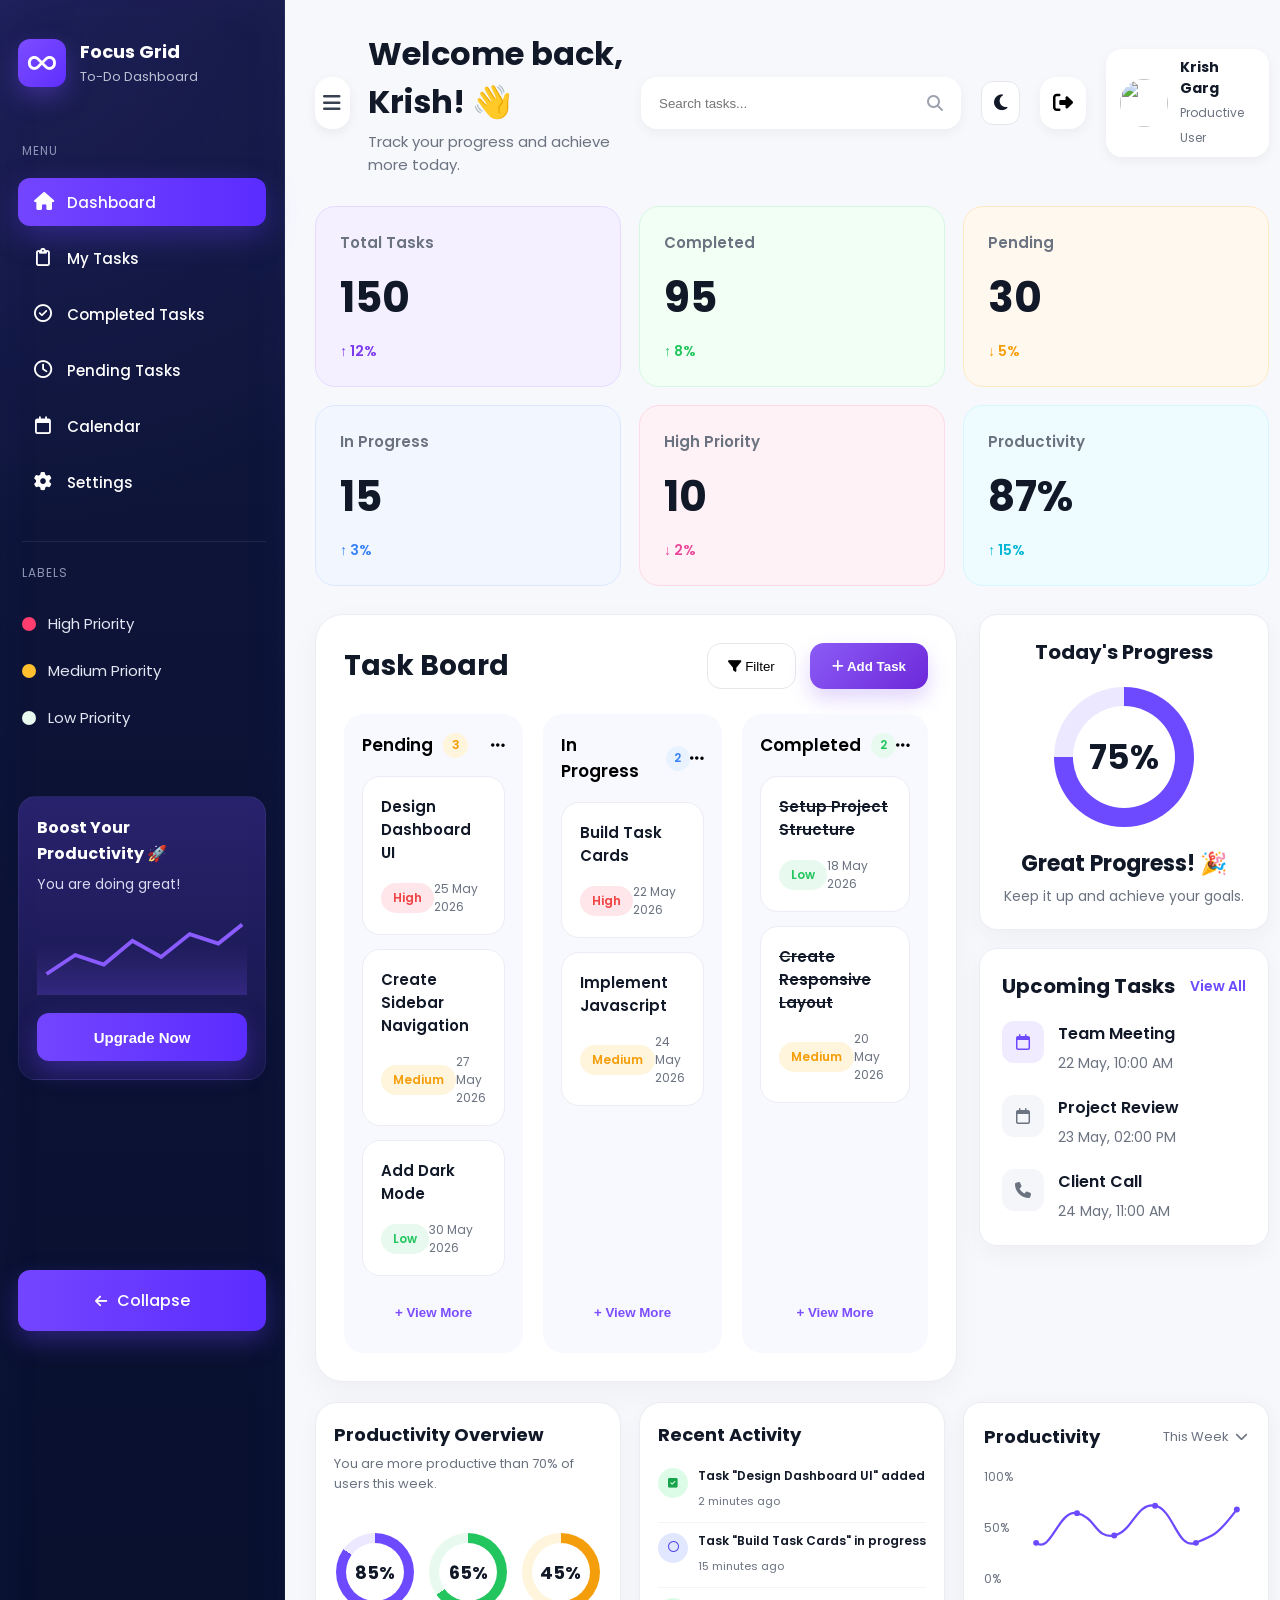
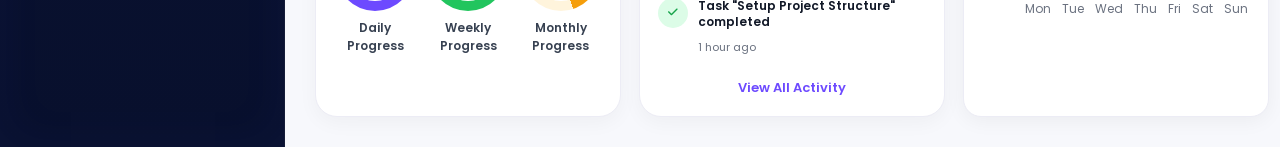
==== dashboard.html @ ddbc6e71 "Add files via upload" ====
<!DOCTYPE html>
<html lang="en">

<head>
    <meta charset="UTF-8">
    <meta name="viewport" content="width=device-width, initial-scale=1.0">
    <title>CSS Grid Layout Example</title>
    <!-- Google Font -->
    <link href="https://fonts.googleapis.com/css2?family=Poppins:wght@300;400;500;600;700&display=swap"
        rel="stylesheet">

    <!-- Font Awesome -->
    <link rel="stylesheet" href="https://cdnjs.cloudflare.com/ajax/libs/font-awesome/6.5.1/css/all.min.css" />

    <!-- Remix Icons -->
    <link href="https://cdn.jsdelivr.net/npm/remixicon@4.2.0/fonts/remixicon.css" rel="stylesheet" />
    <link rel="stylesheet" href="style.css">
</head>

<body>

    <div class="dashboard">

        <!-- SIDEBAR -->
        <aside class="sidebar">

            <div>

                <!-- Logo -->
                <div class="logo">
                    <div class="logo-box">
                        <i class="fa-solid fa-infinity"></i>
                    </div>

                    <div>
                        <h2>Focus Grid</h2>
                        <p>To-Do Dashboard</p>
                    </div>
                </div>

                <!-- Menu -->
                <div class="menu-title">MENU</div>

                <ul class="menu">
                    <li class="active">
                        <i class="fa-solid fa-house"></i>
                        Dashboard
                    </li>

                    <li>
                        <i class="fa-regular fa-clipboard"></i>
                        My Tasks
                    </li>

                    <li>
                        <i class="fa-regular fa-circle-check"></i>
                        Completed Tasks
                    </li>

                    <li>
                        <i class="fa-regular fa-clock"></i>
                        Pending Tasks
                    </li>

                    <li>
                        <i class="fa-regular fa-calendar"></i>
                        Calendar
                    </li>

                    <li>
                        <i class="fa-solid fa-gear"></i>
                        Settings
                    </li>
                </ul>

                <!-- Labels -->
                <div class="menu-title labels-title">LABELS</div>

                <ul class="labels">

                    <li>
                        <span class="dot red"></span>
                        High Priority
                    </li>

                    <li>
                        <span class="dot yellow"></span>
                        Medium Priority
                    </li>

                    <li>
                        <span class="dot green"></span>
                        Low Priority
                    </li>

                </ul>

                <!-- Upgrade Card -->
                <div class="upgrade-card">

                    <h3>Boost Your<br>Productivity 🚀</h3>

                    <p>You are doing great!</p>

                    <div class="graph">
                        <span></span>
                    </div>

                    <button>Upgrade Now</button>

                </div>
                <br>
                <br>
                <br>
                <br>
                <br>
                <br>

                <div class="collapse-btn">
                    <i class="fa-solid fa-arrow-left"></i>
                    <span>Collapse</span>
                </div>

            </div>

        </aside>

        <!-- MAIN CONTENT -->
        <main class="main-content">

            <!-- TOPBAR -->
            <header class="topbar">

                <!-- Left Side -->
                <div class="header-left">

                    <button id="menuToggle" class="menu-toggle">
                        <i class="fa-solid fa-bars"></i>
                    </button>

                    <div class="welcome">
                        <h1>Welcome back, Krish! 👋</h1>
                        <p>Track your progress and achieve more today.</p>
                    </div>

                </div>

                <!-- Right Side -->
                <div class="top-actions">

                    <div class="search-box">
                        <input type="text" placeholder="Search tasks...">
                        <i class="fa-solid fa-magnifying-glass"></i>
                    </div>

                    <div class="theme-toggle" id="themeToggle">
                        <i class="fa-solid fa-moon"></i>
                    </div>
                    <div class="notification" id="logoutBtn" >
                        <i class="fas fa-sign-out-alt"></i>
                    </div>

                    <div class="profile">
                        <img src="https://i.pravatar.cc/60?img=57" alt="">
                        <div>
                            <h4>Krish Garg</h4>
                            <span>Productive User</span>
                        </div>
                    </div>

                </div>

            </header>

            <div class="content-area">
                <!-- Dashboard Content -->
            </div>

            <!-- Stats -->
            <section class="stats-grid">

                <div class="stat-card purple">
    <h4>Total Tasks</h4>
    <h2 id="totalTasksCount">150</h2>
    <p>↑ 12%</p>
</div>

<div class="stat-card green">
    <h4>Completed</h4>
    <h2 id="completedTasksCount">95</h2>
    <p>↑ 8%</p>
</div>

<div class="stat-card orange">
    <h4>Pending</h4>
    <h2 id="pendingTasksCount">30</h2>
    <p>↓ 5%</p>
</div>

<div class="stat-card blue">
    <h4>In Progress</h4>
    <h2 id="progressTasksCount">15</h2>
    <p>↑ 3%</p>
</div>

<div class="stat-card pink">
    <h4>High Priority</h4>
    <h2 id="priorityTasksCount">10</h2>
    <p>↓ 2%</p>
</div>

<div class="stat-card cyan">
    <h4>Productivity</h4>
    <h2 id="productivityCount">87%</h2>
    <p>↑ 15%</p>
</div>

            </section>
            <div class="dashboard-content">

                <!-- TASK BOARD -->
                <section class="task-board">

                    <div class="board-header">

                        <h2>Task Board</h2>

                        <div class="board-actions">

                            <button class="filter-btn">
                                <i class="fa-solid fa-filter"></i>
                                Filter
                            </button>

                            <button class="add-btn" id="openTaskModal">
                                <i class="fa-solid fa-plus"></i>
                                Add Task
                            </button>

                        </div>

                    </div>

                    <div class="board-columns">

                        <!-- Pending -->
                        <div class="task-column">

                            <div class="column-header">
                                <div class="title-group">
                                    <h3>Pending</h3>
                                    <span class="count orange" id="pendingCount">3</span>
                                </div>

                                <i class="fa-solid fa-ellipsis"></i>
                            </div>

                            <div class="task-list" id="pendingTasks">

                                <div class="task-card">
                                    <h4>Design Dashboard UI</h4>
                                    <div class="task-footer">
                                        <span class="priority high">High</span>
                                        <span class="date">25 May 2026</span>
                                    </div>
                                </div>

                                <div class="task-card">
                                    <h4>Create Sidebar Navigation</h4>
                                    <div class="task-footer">
                                        <span class="priority medium">Medium</span>
                                        <span class="date">27 May 2026</span>
                                    </div>
                                </div>

                                <div class="task-card">
                                    <h4>Add Dark Mode</h4>
                                    <div class="task-footer">
                                        <span class="priority low">Low</span>
                                        <span class="date">30 May 2026</span>
                                    </div>
                                </div>

                            </div>

                            <button class="column-add">+ View More</button>

                        </div>

                        <!-- In Progress -->
                        <div class="task-column">

                            <div class="column-header">
                                <div class="title-group">
                                    <h3>In Progress</h3>
                                    <span class="count blue" id="progressCount">2</span>
                                </div>

                                <i class="fa-solid fa-ellipsis"></i>
                            </div>

                            <div class="task-list" id="progressTasks">

                                <div class="task-card">
                                    <h4>Build Task Cards</h4>
                                    <div class="task-footer">
                                        <span class="priority high">High</span>
                                        <span class="date">22 May 2026</span>
                                    </div>
                                </div>

                                <div class="task-card">
                                    <h4>Implement Javascript</h4>
                                    <div class="task-footer">
                                        <span class="priority medium">Medium</span>
                                        <span class="date">24 May 2026</span>
                                    </div>
                                </div>

                            </div>

                            <button class="column-add">+ View More</button>

                        </div>

                        <!-- Completed -->
                        <div class="task-column">

                            <div class="column-header">
                                <div class="title-group">
                                    <h3>Completed</h3>
                                    <span class="count green" id="completedCount">2</span>
                                </div>

                                <i class="fa-solid fa-ellipsis"></i>
                            </div>

                            <div class="task-list" id="completedTasks">

                                <div class="task-card completed">
                                    <h4>Setup Project Structure</h4>
                                    <div class="task-footer">
                                        <span class="priority low">Low</span>
                                        <span class="date">18 May 2026</span>
                                    </div>
                                </div>

                                <div class="task-card completed">
                                    <h4>Create Responsive Layout</h4>
                                    <div class="task-footer">
                                        <span class="priority medium">Medium</span>
                                        <span class="date">20 May 2026</span>
                                    </div>
                                </div>

                            </div>

                            <button class="column-add">+ View More</button>

                        </div>

                    </div>

                </section>

                <!-- ADD TASK MODAL -->
                <div class="task-modal" id="taskModal">

                    <div class="task-modal-content">

                        <button class="close-modal" id="closeModal">×</button>

                        <h2>Add New Task</h2>

                        <input type="text" id="taskName" placeholder="Task Name">

                        <input type="date" id="taskDate">

                        <select id="taskLabel">
                            <option value="high">High Priority</option>
                            <option value="medium">Medium Priority</option>
                            <option value="low">Low Priority</option>
                        </select>

                        <select id="taskCategory">
                            <option value="pending">Pending</option>
                            <option value="progress">In Progress</option>
                            <option value="completed">Completed</option>
                        </select>

                        <button id="saveTask">Add Task</button>

                    </div>
                </div>

                <!-- Future Right Panel -->
                <aside class="right-panel">

                    <!-- Today's Progress -->
                    <div class="right-card progress-card">

                        <h3>Today's Progress</h3>

                        <div class="progress-circle">
                            <span>75%</span>
                        </div>

                        <h4>Great Progress! 🎉</h4>

                        <p>Keep it up and achieve your goals.</p>

                    </div>

                    <!-- Upcoming Tasks -->
                    <div class="right-card upcoming-card">

                        <div class="card-header">
                            <h3>Upcoming Tasks</h3>
                            <a href="#">View All</a>
                        </div>

                        <div class="upcoming-task">

                            <div class="task-icon purple">
                                <i class="fa-regular fa-calendar"></i>
                            </div>

                            <div class="task-info">
                                <h4>Team Meeting</h4>
                                <span>22 May, 10:00 AM</span>
                            </div>

                        </div>

                        <div class="upcoming-task">

                            <div class="task-icon gray">
                                <i class="fa-regular fa-calendar"></i>
                            </div>

                            <div class="task-info">
                                <h4>Project Review</h4>
                                <span>23 May, 02:00 PM</span>
                            </div>

                        </div>

                        <div class="upcoming-task">

                            <div class="task-icon gray">
                                <i class="fa-solid fa-phone"></i>
                            </div>

                            <div class="task-info">
                                <h4>Client Call</h4>
                                <span>24 May, 11:00 AM</span>
                            </div>

                        </div>

                    </div>


                </aside>

            </div>

            <!-- ================= PRODUCTIVITY + ACTIVITY ================= -->

            <section class="bottom-widgets">

                <!-- Productivity Overview -->

                <div class="bottom-card productivity-overview">

                    <h3>Productivity Overview</h3>

                    <p class="overview-text">
                        You are more productive than 70% of users this week.
                    </p>

                    <div class="progress-stats">

                        <div class="mini-progress">
                            <div class="circle circle-purple">
                                <span>85%</span>
                            </div>
                            <h5>Daily Progress</h5>
                        </div>

                        <div class="mini-progress">
                            <div class="circle circle-green">
                                <span>65%</span>
                            </div>
                            <h5>Weekly Progress</h5>
                        </div>

                        <div class="mini-progress">
                            <div class="circle circle-orange">
                                <span>45%</span>
                            </div>
                            <h5>Monthly Progress</h5>
                        </div>

                    </div>

                </div>

                <!-- Recent Activity -->

                <div class="bottom-card recent-activity">

                    <h3>Recent Activity</h3>

                    <div class="activity-list" id="activityList">

                        <div class="activity-item">

                            <div class="activity-icon green-bg">
                                <i class="fa-solid fa-square-check"></i>
                            </div>

                            <div class="activity-content">
                                <h4>Task "Design Dashboard UI" added</h4>
                                <span>2 minutes ago</span>
                            </div>

                        </div>

                        <div class="activity-item">

                            <div class="activity-icon blue-bg">
                                <i class="fa-regular fa-circle"></i>
                            </div>

                            <div class="activity-content">
                                <h4>Task "Build Task Cards" in progress</h4>
                                <span>15 minutes ago</span>
                            </div>

                        </div>

                        <div class="activity-item">

                            <div class="activity-icon light-green-bg">
                                <i class="fa-solid fa-check"></i>
                            </div>

                            <div class="activity-content">
                                <h4>Task "Setup Project Structure" completed</h4>
                                <span>1 hour ago</span>
                            </div>

                        </div>

                    </div>

                    <a href="#" class="activity-link">
                        View All Activity
                    </a>

                </div>

                <div class="productivity-card">

                    <div class="productivity-header">
                        <h3>Productivity</h3>

                        <div class="week-select">
                            This Week
                            <i class="fa-solid fa-chevron-down"></i>
                        </div>
                    </div>

                    <div class="chart-wrapper">

                        <div class="y-axis">
                            <span>100%</span>
                            <span>50%</span>
                            <span>0%</span>
                        </div>

                        <div class="chart-area">

                            <svg viewBox="0 0 300 120">

                                <path d="M15 80
                       C35 95,45 35,70 40
                       C95 45,95 75,120 70
                       C145 65,150 25,175 30
                       C200 35,205 90,230 80
                       C250 70,255 75,285 35" fill="none" stroke="#6D4AFF" stroke-width="3" stroke-linecap="round" />

                                <circle cx="15" cy="80" r="4" />
                                <circle cx="70" cy="40" r="4" />
                                <circle cx="120" cy="70" r="4" />
                                <circle cx="175" cy="30" r="4" />
                                <circle cx="230" cy="80" r="4" />
                                <circle cx="285" cy="35" r="4" />

                            </svg>

                            <div class="days">
                                <span>Mon</span>
                                <span>Tue</span>
                                <span>Wed</span>
                                <span>Thu</span>
                                <span>Fri</span>
                                <span>Sat</span>
                                <span>Sun</span>
                            </div>

                        </div>

                    </div>

                </div>
            </section>
        </main>
        <script src="script.js"></script>
</body>
---- style.css ----
* {
    margin: 0;
    padding: 0;
    box-sizing: border-box;
}

body {
    background: #f6f7fb;
    font-family: 'Poppins', sans-serif;
}

.dashboard {
    display: flex;
    min-height: 100vh;
    position: relative;
    overflow-x: hidden;
}

/* Sidebar */

@import url('https://fonts.googleapis.com/css2?family=Inter:wght@400;500;600;700&display=swap');

.sidebar {
    width: 285px;
    min-width: 285px;
    min-height: 100vh;
    transition:
        transform .35s ease,
        opacity .35s ease;
    transform: translateX(0);
    background:
        radial-gradient(circle at top left,
            rgba(112, 81, 255, .12),
            transparent 30%),
        linear-gradient(180deg,
            #11183f 0%,
            #0b1234 50%,
            #08102d 100%);
    color: #fff;
    padding: 18px;
    display: flex;
    flex-direction: column;
    justify-content: space-between;
    border-right: 1px solid rgba(255, 255, 255, .05);
    box-shadow: inset 0 0 50px rgba(106, 90, 255, .05);
}

.sidebar.hidden {
    transform: translateX(-100%);
    opacity: 0;
    position: absolute;
    left: 0;
    top: 0;
}

.logo {
    display: flex;
    align-items: center;
    gap: 14px;
    margin-bottom: 55px;
    margin-top: 20px;
}

.logo-box {
    width: 48px;
    height: 48px;
    border-radius: 12px;
    background: linear-gradient(135deg, #7c4dff, #5f2eff);
    display: flex;
    align-items: center;
    justify-content: center;
    box-shadow: 0 10px 25px rgba(124, 77, 255, .35);
}

.logo-box i {
    color: white;
    font-size: 22px;
}

.logo h2 {
    font-size: 18px;
    font-weight: 700;
    margin-bottom: 2px;
}

.logo p {
    color: #b9c0d3;
    font-size: 13px;
}

.menu-title {
    font-size: 12px;
    color: #8e96b5;
    letter-spacing: 1px;
    margin-bottom: 18px;
    margin-left: 4px;
}

.menu {
    list-style: none;
}

.menu li {
    display: flex;
    align-items: center;
    gap: 15px;
    height: 48px;
    padding: 0 16px;
    border-radius: 12px;
    margin-bottom: 8px;
    cursor: pointer;
    font-size: 15px;
    font-weight: 500;
    transition: .3s;
}

.menu li i {
    width: 18px;
    text-align: center;
    font-size: 18px;
}

.menu li:hover {
    background: rgba(255, 255, 255, .04);
}

.menu li.active {
    background:
        linear-gradient(90deg,
            #7445ff,
            #5b2cff 100%);
    box-shadow: 0 10px 30px rgba(107, 66, 255, .35);
}

.labels-title {
    margin-top: 35px;
    padding-top: 22px;
    border-top: 1px solid rgba(255, 255, 255, .08);
}

.labels {
    list-style: none;
}

.labels li {
    display: flex;
    align-items: center;
    gap: 12px;
    padding: 12px 4px;
    font-size: 15px;
    color: #e3e7f3;
}

.dot {
    width: 14px;
    height: 14px;
    border-radius: 50%;
}

.red {
    background: #ff3d6e;
}

.yellow {
    background: #ffbf2f;
}

.green {
    background: #2dd36f;
}

.upgrade-card {
    margin-top: 55px;
    padding: 18px;
    border-radius: 18px;
    background:
        linear-gradient(180deg,
            rgba(118, 77, 255, .28),
            rgba(77, 51, 186, .18));
    border: 1px solid rgba(255, 255, 255, .05);
}

.upgrade-card h3 {
    font-size: 16px;
    line-height: 1.6;
    margin-bottom: 8px;
}

.upgrade-card p {
    color: #d6daf0;
    font-size: 14px;
    margin-bottom: 20px;
}

.graph {
    height: 80px;
    position: relative;
    margin-bottom: 18px;
}

.graph::before {
    content: "";
    position: absolute;
    inset: 0;
    background:
        url("data:image/svg+xml,%3Csvg xmlns='http://www.w3.org/2000/svg' width='220' height='80'%3E%3Cpath d='M10 60 L40 40 L70 50 L100 25 L130 42 L160 18 L190 28 L215 8' stroke='%238a5cff' stroke-width='4' fill='none'/%3E%3C/svg%3E") center/contain no-repeat;
}

.graph span {
    position: absolute;
    inset: auto 0 0 0;
    height: 50px;
    background:
        linear-gradient(to top,
            rgba(124, 77, 255, .25),
            transparent);
}

.upgrade-card button {
    width: 100%;
    height: 48px;
    border: none;
    border-radius: 12px;
    color: #fff;
    font-size: 15px;
    font-weight: 600;
    cursor: pointer;
    background:
        linear-gradient(90deg,
            #7445ff,
            #5b2cff);
    box-shadow: 0 10px 25px rgba(107, 66, 255, .35);
}

.collapse-btn{
    display: flex;
    justify-content: center; 
    align-items: center;     
    gap: 10px;                

    width:100%;
    padding:18px 12px;
    margin-top:40px;

    color:white;
    font-size:16px;
    font-weight:500;
    border-radius: 12px;
    cursor:pointer;
    transition:all .3s ease;
    background:
        linear-gradient(90deg,
            #7445ff,
            #5b2cff);
    box-shadow: 0 10px 25px rgba(107, 66, 255, .35);
}

.collapse-btn:hover{
    color: #d8b4fe;
}

.collapse-btn i{
    font-size:14px;
}

/* Main Content */

.main-content {
    flex: 1;
    padding: 30px;
    background: #f7f8fc;
    transition: all .35s ease;
}

.main-content.expanded {
    margin-left: 0;
}

.topbar {
    display: flex;
    justify-content: space-between;
    align-items: center;
    margin-bottom: 30px;
}

.header-left {
    display: flex;
    align-items: center;
    gap: 18px;
}

.menu-toggle {
    width: 52px;
    height: 52px;
    border: none;
    outline: none;
    cursor: pointer;
    border-radius: 16px;
    background: #ffffff;
    display: flex;
    align-items: center;
    justify-content: center;
    font-size: 20px;
    color: #374151;
    box-shadow: 0 4px 12px rgba(0, 0, 0, .06);
    transition: .3s;
}

.menu-toggle:hover {
    transform: translateY(-2px);
    box-shadow: 0 10px 25px rgba(0, 0, 0, .08);
}

.menu-toggle i {
    font-size: 20px;
}

.welcome h1 {
    font-size: 32px;
    font-weight: 700;
    color: #111827;
    margin-bottom: 4px;
}

.welcome p {
    color: #6b7280;
    font-size: 15px;
}

.top-actions {
    display: flex;
    align-items: center;
    gap: 20px;
}

.search-box {
    position: relative;
}

.search-box input {
    width: 320px;
    height: 52px;
    border: none;
    outline: none;
    border-radius: 16px;
    background: #ffffff;
    padding: 0 50px 0 18px;
    box-shadow: 0 4px 12px rgba(0, 0, 0, .05);
}

.search-box input:focus {
    box-shadow:
        0 0 0 4px rgba(139, 92, 246, .15),
        0 8px 25px rgba(139, 92, 246, .20);

    border: 1px solid #8b5cf6;
}

.search-box i {
    position: absolute;
    right: 18px;
    top: 50%;
    transform: translateY(-50%);
    color: #9ca3af;
}

.notification {
    width: 52px;
    height: 52px;
    background: #ffffff;
    border-radius: 16px;
    display: flex;
    align-items: center;
    justify-content: center;
    position: relative;
    box-shadow: 0 4px 12px rgba(0, 0, 0, .05);
}

.notification i {
    font-size: 20px;
}

.notification span {
    position: absolute;
    top: 8px;
    right: 8px;
    width: 18px;
    height: 18px;
    border-radius: 50%;
    background: #8b5cf6;
    color: white;
    font-size: 11px;
    display: flex;
    align-items: center;
    justify-content: center;
}

.profile {
    display: flex;
    align-items: center;
    gap: 12px;
    background: #ffffff;
    padding: 8px 14px;
    border-radius: 16px;
    box-shadow: 0 4px 12px rgba(0, 0, 0, .05);
}

.profile img {
    width: 48px;
    height: 48px;
    border-radius: 50%;
}

.profile h4 {
    font-size: 14px;
    color: #111827;
}

.profile span {
    font-size: 12px;
    color: #6b7280;
}

.theme-toggle{
    width:44px;
    height:44px;
    border-radius:12px;
    background:#fff;
    border:1px solid #e5e7eb;

    display:flex;
    align-items:center;
    justify-content:center;

    cursor:pointer;
    transition:.3s;
}

.theme-toggle:hover{
    background:#f8fafc;
    transform:translateY(-2px);
}

.theme-toggle i{
    font-size:18px;
    color:#111827;
}
/* ==========================
STATS
========================== */

.stats-grid {
    display: grid;
    grid-template-columns: repeat(6, 1fr);
    gap: 18px;
    margin-bottom: 28px;
}

.stat-card{
    padding:24px;
    border-radius:20px;
    border:1px solid #ececf5;
    transition:.3s;
}

.stat-card:hover{
    transform:translateY(-4px);
}

/* Total Tasks */
.stat-card.purple{
    background:#f5f0ff;
    border-color:#e6dbff;
}

/* Completed */
.stat-card.green{
    background:#f1fff5;
    border-color:#d8f7e2;
}

/* Pending */
.stat-card.orange{
    background:#fff8ee;
    border-color:#ffe8c4;
}

/* In Progress */
.stat-card.blue{
    background:#f2f7ff;
    border-color:#dbe8ff;
}

/* High Priority */
.stat-card.pink{
    background:#fff2f6;
    border-color:#ffd9e5;
}

/* Productivity */
.stat-card.cyan{
    background:#eefcff;
    border-color:#d5f7ff;
}

.stat-card h2{
    font-size:42px;
    font-weight:700;
    color:#111827;
    margin:12px 0;
}

.stat-card h4{
    color:#6b7280;
    font-size:15px;
    font-weight:600;
}

.stat-card p{
    font-size:14px;
    font-weight:600;
}

.green p{
    color:#22c55e;
}

.orange p{
    color:#f59e0b;
}

.blue p{
    color:#3b82f6;
}

.pink p{
    color:#ec4899;
}

.purple p{
    color:#7c3aed;
}

.cyan p{
    color:#06b6d4;
}

/* ================= DASHBOARD CONTENT ================= */

.dashboard-content{
    display:grid;
    grid-template-columns:1fr 290px;
    gap:22px;
    margin-top:24px;
}

/* ================= TASK BOARD ================= */

.task-board{
    background:#fff;
    border:1px solid #ececf5;
    border-radius:28px;
    padding:28px;
    box-shadow:0 10px 30px rgba(0,0,0,.04);
}

.board-header{
    display:flex;
    justify-content:space-between;
    align-items:center;
    margin-bottom:25px;
}

.board-header h2{
    font-size:28px;
    font-weight:700;
    color:#111827;
}

.board-actions{
    display:flex;
    gap:14px;
}

.filter-btn{
    height:46px;
    padding:0 20px;
    border:1px solid #e5e7eb;
    background:#fff;
    border-radius:14px;
    cursor:pointer;
    font-weight:500;
    transition:.3s;
}

.filter-btn:hover{
    background:#f8fafc;
}

.add-btn{
    height:46px;
    padding:0 22px;
    border:none;
    color:#fff;
    border-radius:14px;
    cursor:pointer;
    font-weight:600;
    background:linear-gradient(135deg,#8b5cf6,#6d28d9);
    box-shadow:0 10px 20px rgba(139,92,246,.25);
}

/* ================= COLUMNS ================= */

.board-columns{
    display:grid;
    grid-template-columns:repeat(3,1fr);
    gap:20px;
}

.task-column{
    background:#f8f9ff;
    border-radius:20px;
    padding:18px;
    min-height:450px;
    display:flex;
    flex-direction:column;
}

.column-header{
    display:flex;
    justify-content:space-between;
    align-items:center;
    margin-bottom:18px;
}

.title-group{
    display:flex;
    align-items:center;
    gap:10px;
}

.column-header h3{
    font-size:17px;
    font-weight:600;
}

.count{
    width:25px;
    height:25px;
    border-radius:50%;
    display:flex;
    align-items:center;
    justify-content:center;
    font-size:12px;
    font-weight:600;
}

.orange{
    background:#fff4dc;
    color:#f59e0b;
}

.blue{
    background:#e9f2ff;
    color:#3b82f6;
}

.green{
    background:#e8faef;
    color:#22c55e;
}

/* ================= TASK CARD ================= */

.task-card{
    background:#fff;
    border:1px solid #ececf5;
    border-radius:18px;
    padding:18px;
    margin-bottom:14px;
    transition:.3s;
}

.task-card:hover{
    transform:translateY(-4px);
    box-shadow:0 14px 30px rgba(0,0,0,.07);
}

.task-card h4{
    font-size: 15px;
    font-weight: 550; 
    margin-bottom: 16px;
    color: #111827;
}

.task-footer{
    display:flex;
    justify-content:space-between;
    align-items:center;
}

.priority{
    padding:6px 12px;
    border-radius:30px;
    font-size:12px;
    font-weight:600;
}

.high{
    background:#ffe6eb;
    color:#ef4444;
}

.medium{
    background:#fff4dc;
    color:#f59e0b;
}

.low{
    background:#e8faef;
    color:#22c55e;
}

.date{
    font-size:12px;
    color:#6b7280;
}

.completed h4{
    text-decoration:line-through;
    opacity:.6;
}

.column-add{
    margin-top:auto;
    width:100%;
    height:45px;
    border:none;
    background:transparent;
    color:#7c4dff;
    font-weight:600;
    cursor:pointer;
    border-radius:14px;
    transition:.3s;
}

.column-add:hover{
    background:#eef2ff;
}

/* ================= MODAL ================= */

.task-modal{
    position:fixed;
    inset:0;
    background:rgba(17,24,39,.45);
    backdrop-filter:blur(8px);

    display:none;
    justify-content:center;
    align-items:center;

    z-index:999;
}

.task-modal.active{
    display:flex;
}

.task-modal-content{
    width:430px;
    background:rgba(255,255,255,.95);
    backdrop-filter:blur(20px);

    padding:30px;
    border-radius:28px;

    box-shadow:
    0 25px 60px rgba(0,0,0,.15);

    animation:popup .3s ease;
}

@keyframes popup{
    from{
        transform:translateY(20px);
        opacity:0;
    }
    to{
        transform:translateY(0);
        opacity:1;
    }
}

.task-modal-content h2{
    font-size:26px;
    color:#111827;
    margin-bottom:22px;
}

.task-modal-content input,
.task-modal-content select{
    width:100%;
    height:54px;

    border:1px solid #e5e7eb;
    border-radius:16px;

    padding:0 18px;

    margin-bottom:16px;

    outline:none;

    font-size:15px;

    transition:.3s;
}

.task-modal-content input:focus,
.task-modal-content select:focus{
    border-color:#8b5cf6;
    box-shadow:0 0 0 4px rgba(139,92,246,.15);
}

#saveTask{
    width:100%;
    height:54px;

    border:none;
    border-radius:16px;

    background:linear-gradient(135deg,#8b5cf6,#6d28d9);

    color:white;

    font-size:16px;
    font-weight:600;

    cursor:pointer;

    box-shadow:0 15px 30px rgba(139,92,246,.3);

    transition:.3s;
}

#saveTask:hover{
    transform:translateY(-2px);
}

.task-modal-content{
  position: relative;
}

.close-modal{
  position: absolute;
  top: 30px;
  right: 35px;
  background: transparent;
  border: none;
  font-size: 30px;
  cursor: pointer;
  color: #333;
}

.close-modal:hover{
  color: red;
}

.task-card.completed h4{
    text-decoration: line-through;
    opacity: 1;
}

/* ================= BOTTOM SECTION ================= */

.bottom-widgets{
    margin-top:20px;
    display:grid;

    /* poori available width use kare */
    grid-template-columns:1fr 1fr 1fr;

    gap:18px;
    width:100%;
}

.bottom-card{
    background:#fff;
    border:1px solid #ececf5;
    border-radius:22px;
    padding:18px;
    box-shadow:0 6px 20px rgba(0,0,0,.04);
    min-height:220px;
}

/* ================= PRODUCTIVITY OVERVIEW ================= */

.bottom-card h3{
    font-size:18px;
    font-weight:700;
    color:#111827;
    margin-bottom:6px;
}

.overview-text{
    color:#6b7280;
    font-size:13px;
    line-height:1.5;
    margin-bottom:40px;
}

.progress-stats{
    display:flex;
    justify-content:space-between;
    align-items:center;
    gap:10px;
}

.mini-progress{
    text-align:center;
    flex:1;
}

.circle{
    width:78px;
    height:78px;
    margin:0 auto 8px;
    border-radius:50%;
    position:relative;
    display:flex;
    justify-content:center;
    align-items:center;
}

.circle::before{
    content:"";
    position:absolute;
    width:58px;
    height:58px;
    border-radius:50%;
    background:#fff;
}

.circle span{
    position:relative;
    z-index:2;
    font-size:18px;
    font-weight:700;
    color:#111827;
}

.circle-purple{
    background:conic-gradient(
        #6d4aff 306deg,
        #ece8ff 0
    );
}

.circle-green{
    background:conic-gradient(
        #22c55e 234deg,
        #e8faef 0
    );
}

.circle-orange{
    background:conic-gradient(
        #f59e0b 162deg,
        #fff4dc 0
    );
}

.mini-progress h5{
    font-size:12px;
    font-weight:600;
    color:#374151;
}

/* ================= RECENT ACTIVITY ================= */

.activity-list{
    margin-top:10px;
}

.activity-item{
    display:flex;
    gap:10px;
    align-items:flex-start;
    padding:10px 0;
    border-bottom:1px solid #f3f4f6;
}

.activity-item:last-child{
    border-bottom:none;
}

.activity-icon{
    width:30px;
    height:30px;
    border-radius:50%;
    display:flex;
    align-items:center;
    justify-content:center;
    flex-shrink:0;
    font-size:11px;
}

.green-bg{
    background:#dcfce7;
    color:#16a34a;
}

.blue-bg{
    background:#e0e7ff;
    color:#4f46e5;
}

.light-green-bg{
    background:#dcfce7;
    color:#16a34a;
}

.activity-content{
    flex:1;
}

.activity-content h4{
    font-size:12px;
    font-weight:600;
    color:#111827;
    margin-bottom:2px;
    line-height:1.4;
}

.activity-content span{
    font-size:11px;
    color:#6b7280;
}

.activity-link{
    display:block;
    text-align:center;
    margin-top:10px;
    color:#6d4aff;
    font-size:13px;
    font-weight:600;
    text-decoration:none;
}

/* ================= RIGHT PANEL ================= */

.right-panel{
    display:flex;
    flex-direction:column;
    gap:18px;
    width:100%;
}

/* CARD */

.right-card{
    background:#fff;
    border:1px solid #ececf5;
    border-radius:18px;
    padding:22px;
    box-shadow:0 8px 25px rgba(0,0,0,.04);
}

.right-card h3{
    font-size:20px;
    font-weight:700;
    color:#111827;
}

/* ================= PROGRESS CARD ================= */

.progress-card{
    text-align:center;
}

.progress-circle{
    width:140px;
    height:140px;
    margin:20px auto;
    border-radius:50%;

    background:
    conic-gradient(
        #6d4aff 270deg,
        #ece8ff 0
    );

    position:relative;

    display:flex;
    justify-content:center;
    align-items:center;
}

.progress-circle::before{
    content:"";
    position:absolute;
    width:102px;
    height:102px;
    background:#fff;
    border-radius:50%;
}

.progress-circle span{
    position:relative;
    z-index:2;
    font-size:34px;
    font-weight:700;
    color:#111827;
}

.progress-card h4{
    font-size:22px;
    margin-bottom:6px;
    color:#111827;
}

.progress-card p{
    color:#6b7280;
    font-size:14px;
}

/* ================= UPCOMING TASKS ================= */

.card-header{
    display:flex;
    justify-content:space-between;
    align-items:center;
    margin-bottom:20px;
}

.card-header a{
    text-decoration:none;
    color:#6d4aff;
    font-size:14px;
    font-weight:600;
}

.upcoming-task{
    display:flex;
    align-items:flex-start;
    gap:14px;
    margin-bottom:20px;
}

.upcoming-task:last-child{
    margin-bottom:0;
}

.task-icon{
    width:42px;
    height:42px;
    border-radius:12px;

    display:flex;
    align-items:center;
    justify-content:center;

    flex-shrink:0;
}

.task-icon.purple{
    background:#f1ebff;
    color:#6d4aff;
}

.task-icon.gray{
    background:#f5f6fa;
    color:#6b7280;
}

.task-info h4{
    font-size:16px;
    font-weight:600;
    color:#111827;
    margin-bottom:4px;
}

.task-info span{
    font-size:14px;
    color:#6b7280;
}

/* DARK MODE */

body.dark-mode .right-card{
    background:#1e1e2d;
    border-color:#2f3245;
}

body.dark-mode .right-card h3,
body.dark-mode .progress-card h4,
body.dark-mode .task-info h4,
body.dark-mode .progress-circle span{
    color:#fff;
}

body.dark-mode .progress-circle::before{
    background:#1e1e2d;
}

body.dark-mode .task-info span,
body.dark-mode .progress-card p{
    color:#a1a1aa;
}

.productivity-card{
    background:#fff;
    border:1px solid #ececf5;
    border-radius:18px;
    padding:20px;
    box-shadow:0 4px 20px rgba(0,0,0,.05);
}

.productivity-header{
    display:flex;
    justify-content:space-between;
    align-items:center;
    margin-bottom:18px;
}

.productivity-header h3{
    font-size:18px;
    font-weight:700;
    color:#111827;
}

.week-select{
    display:flex;
    align-items:center;
    gap:6px;
    font-size:13px;
    color:#6b7280;
    cursor:pointer;
}

.chart-wrapper{
    display:flex;
    gap:12px;
}

.y-axis{
    display:flex;
    flex-direction:column;
    justify-content:space-between;
    height:120px;
    font-size:12px;
    color:#6b7280;
}

.chart-area{
    flex:1;
}

.chart-area svg{
    width:100%;
    height:120px;
}

.chart-area circle{
    fill:#6D4AFF;
}

.days{
    display:flex;
    justify-content:space-between;
    margin-top:5px;
    font-size:12px;
    color:#6b7280;
}
/* COMPLETE DARK MODE */

body.dark-mode {
    background: #0f172a !important; 
}

body.dark-mode .main-content {
    background: #0f172a !important;
}

body.dark-mode .welcome h1 {
    color: #ffffff !important;
}

body.dark-mode .welcome p {
    color: #94a3b8 !important;
}

body.dark-mode .search-box input {
    background: #1e293b !important;
    border: 1px solid #334155 !important;
    color: #ffffff !important;
}

body.dark-mode .search-box input::placeholder {
    color: #64748b !important;
}

body.dark-mode .search-box i {
    color: #94a3b8 !important;
}

body.dark-mode .notification {
    background: #1e293b !important;
    color: #ffffff !important;
}

body.dark-mode .profile {
    background: #1e293b !important;
    border: 1px solid #334155 !important;
}

body.dark-mode .profile h4 {
    color: #ffffff !important;
}

body.dark-mode .profile span {
    color: #94a3b8 !important;
}

body.dark-mode .theme-toggle {
    background: #1e293b !important;
    border-color: #334155 !important;
}

body.dark-mode .theme-toggle i {
    color: #facc15 !important; 
}

body.dark-mode .task-board,
body.dark-mode .bottom-card,
body.dark-mode .productivity-card,
body.dark-mode .right-card {
    background: #ffffff !important;
    border: 1px solid #ececf5 !important;
    box-shadow: 0 10px 30px rgba(0, 0, 0, .04) !important;
}

body.dark-mode .board-header h2,
body.dark-mode .column-header h3,
body.dark-mode .task-card h4,
body.dark-mode .bottom-card h3,
body.dark-mode .productivity-header h3,
body.dark-mode .right-card h3,
body.dark-mode .progress-card h4,
body.dark-mode .task-info h4,
body.dark-mode .circle span,
body.dark-mode .progress-circle span,
body.dark-mode .activity-content h4 {
    color: #111827 !important;
}

body.dark-mode .overview-text,
body.dark-mode .date,
body.dark-mode .task-info span,
body.dark-mode .progress-card p,
body.dark-mode .activity-content span,
body.dark-mode .y-axis,
body.dark-mode .days,
body.dark-mode .week-select {
    color: #6b7280 !important;
}

body.dark-mode .task-column {
    background: #f8f9ff !important; 
}

body.dark-mode .task-card {
    background: #ffffff !important;
    border: 1px solid #ececf5 !important;
}

body.dark-mode .filter-btn {
    background: #ffffff !important;
    border: 1px solid #e5e7eb !important;
    color: #374151 !important;
}

body.dark-mode .column-add:hover {
    background: #eef2ff !important;
}

body.dark-mode .circle::before,
body.dark-mode .progress-circle::before {
    background: #ffffff !important; 
}

body.dark-mode .mini-progress h5 {
    color: #374151 !important;
}

body.dark-mode .activity-item {
    border-color: #f3f4f6 !important;
}

body.dark-mode .task-modal-content {
    background: rgba(30, 41, 59, 0.98) !important;
    border: 1px solid #475569 !important;
}

body.dark-mode .task-modal-content h2 {
    color: #ffffff !important;
}

body.dark-mode .task-modal-content input,
body.dark-mode .task-modal-content select {
    background: #0f172a !important;
    border: 1px solid #334155 !important;
    color: #ffffff !important;
}

body.dark-mode .close-modal {
    color: #94a3b8 !important;
}

/* ======================================
RESPONSIVE DESIGN
====================================== */

/* ==========================
LARGE DESKTOP
========================== */

@media (max-width:1400px){

.stats-grid{
    grid-template-columns:repeat(3,1fr);
}

}

/* ==========================
LAPTOP
========================== */

@media (max-width:1200px){

.dashboard-content{
    display:grid;
    grid-template-columns:1fr;
    gap:20px;
}

.right-panel{
    display:grid;
    grid-template-columns:repeat(2,1fr);
    gap:20px;
}

.bottom-widgets{
    grid-template-columns:repeat(2,1fr);
}

}

/* ==========================
TABLET
========================== */

@media (max-width:992px){

.dashboard{
    grid-template-columns:1fr;
}

.sidebar{
    position:fixed;
    top:0;
    left:-300px;

    width:280px;
    height:100vh;

    z-index:9999;
    transition:.35s ease;
    overflow-y:auto;
}

.sidebar.show{
    left:0;
}

.main-content{
    width:100%;
    margin-left:0;
    padding:20px;
}

.menu-toggle{
    display:flex;
}

.topbar{
    flex-direction:column;
    align-items:flex-start;
    gap:20px;
}

.header-left{
    width:100%;
}

.top-actions{
    width:100%;
    flex-wrap:wrap;
    gap:12px;
}

.search-box{
    flex:1;
    min-width:220px;
}

.search-box input{
    width:100%;
}

.stats-grid{
    grid-template-columns:repeat(2,1fr);
}

.board-columns{
    grid-template-columns:1fr;
}

.right-panel{
    grid-template-columns:1fr;
}

.bottom-widgets{
    grid-template-columns:1fr;
}

}

/* ==========================
MOBILE
========================== */

@media (max-width:768px){

.main-content{
    padding:15px;
}

.welcome h1{
    font-size:24px;
    line-height:1.3;
}

.welcome p{
    font-size:14px;
}

.profile{
    width:100%;
    justify-content:center;
}

.board-header{
    flex-direction:column;
    align-items:flex-start;
    gap:15px;
}

.board-actions{
    width:100%;
    display:flex;
    gap:10px;
}

.filter-btn,
.add-btn{
    flex:1;
}

.task-modal-content{
    width:95%;
}

}

/* ==========================
SMALL MOBILE
========================== */

@media (max-width:576px){

.stats-grid{
    grid-template-columns:1fr;
}

.right-panel{
    grid-template-columns:1fr;
}

.stat-card{
    padding:18px;
}

.stat-card h2{
    font-size:28px;
}

.welcome h1{
    font-size:20px;
}

.profile img{
    width:42px;
    height:42px;
}

.task-modal-content{
    padding:20px;
}

.progress-stats{
    flex-direction:column;
    gap:20px;
}

}

/* ==========================
EXTRA SMALL
========================== */

@media (max-width:400px){

.welcome h1{
    font-size:18px;
}

.welcome p{
    font-size:12px;
}

    .profile{
        display:flex;
        align-items:center;
        gap:10px;
    }

    .profile h4{
        display:block;
        font-size:13px;
        margin:0;
    }

    .profile span{
        display:block;
        font-size:11px;
    }

.board-header h2{
    font-size:20px;
}

.task-card h4{
    font-size:14px;
}

}


/* Desktop Hide */
.sidebar.hidden{
    margin-left:-280px;
}

/* Tablet + Mobile */
@media (max-width:992px){

    .sidebar{
        position:fixed;
        top:0;
        left:0;
        height:100vh;
        z-index:9999;

        margin-left:0;
        transform:translateX(0);
    }

    .sidebar.hidden{
        transform:translateX(-100%);
    }

    .menu-toggle{
        display:flex;
    }
}

@media (max-width: 768px){

    .topbar{
        display:flex;
        flex-direction:column;
        align-items:flex-start;
        gap:12px;
        padding:15px;
    }

    .header-left{
        width:100%;
        display:flex;
        align-items:center;
        gap:12px;
    }

    .welcome h1{
        font-size:1.8rem;
        line-height:1.2;
    }

    .welcome p{
        font-size:14px;
        margin-top:4px;
    }

    .top-actions{
        width:100%;
        display:flex;
        align-items:center;
        gap:10px;
    }

    .search-box{
        flex:1;
        min-width:0;
    }

    .search-box input{
        width:100%;
        height:48px;
    }

    .notification,
    .theme-toggle,
    .menu-toggle{
        width:48px;
        height:48px;
        flex-shrink:0;
    }

    .profile{
        width:100%;
        justify-content:center;
    }

}
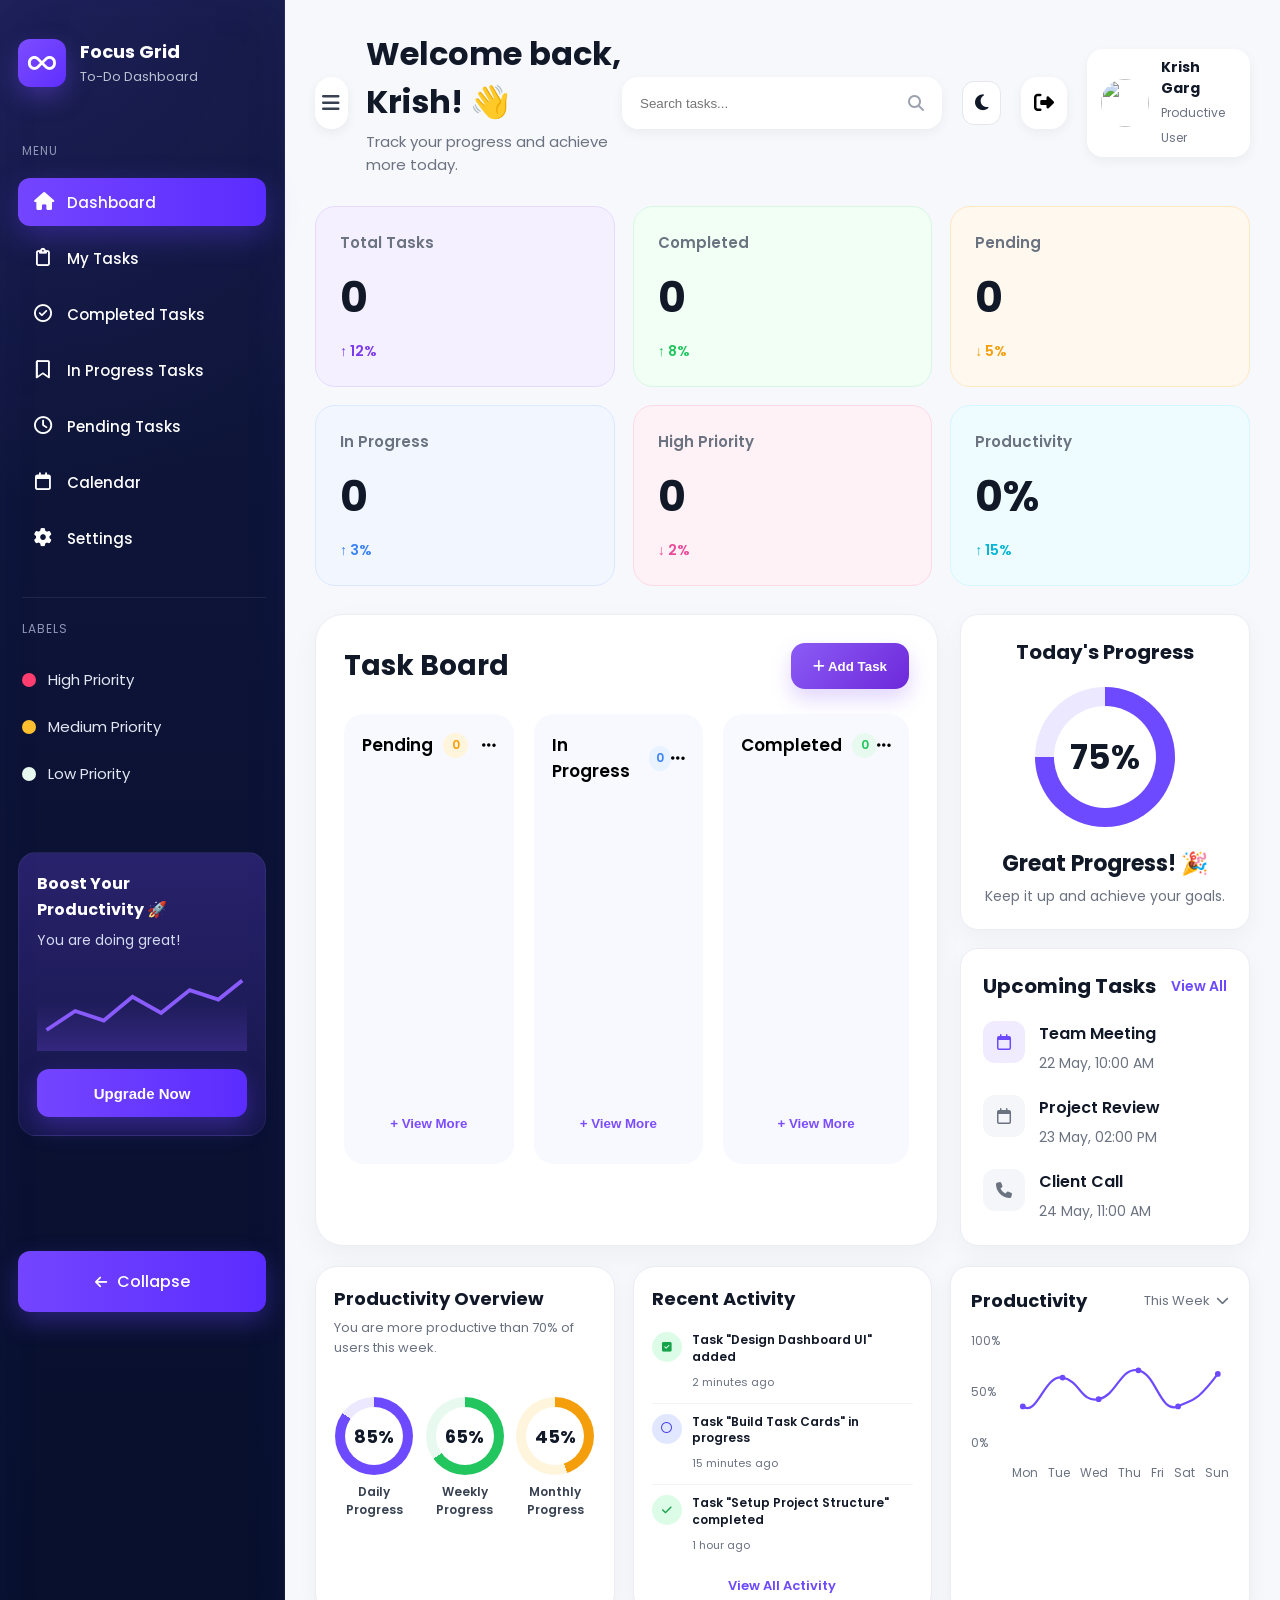
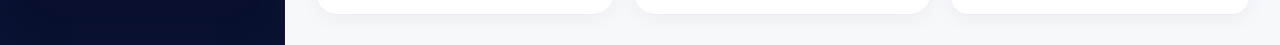
==== commit 56222fd3: "Add files via upload" ====
--- a/dashboard.html
+++ b/dashboard.html
@@ -47,15 +47,21 @@
                         Dashboard
                     </li>
 
-                    <li>
-                        <i class="fa-regular fa-clipboard"></i>
-                        My Tasks
-                    </li>
+<li onclick="window.location.href='mytask.html'">
+    <i class="fa-regular fa-clipboard"></i>
+    My Tasks
+</li>
 
                     <li>
                         <i class="fa-regular fa-circle-check"></i>
                         Completed Tasks
                     </li>
+
+                                        <li>
+                        <i class="fa-regular fa-bookmark"></i>
+                        In Progress Tasks
+                    </li>
+
 
                     <li>
                         <i class="fa-regular fa-clock"></i>
@@ -112,9 +118,8 @@
                 <br>
                 <br>
                 <br>
-                <br>
-                <br>
-                <br>
+
+
 
                 <div class="collapse-btn">
                     <i class="fa-solid fa-arrow-left"></i>
@@ -156,7 +161,7 @@
                     <div class="theme-toggle" id="themeToggle">
                         <i class="fa-solid fa-moon"></i>
                     </div>
-                    <div class="notification" id="logoutBtn" >
+                    <div class="notification" id="logoutBtn">
                         <i class="fas fa-sign-out-alt"></i>
                     </div>
 
@@ -180,40 +185,40 @@
             <section class="stats-grid">
 
                 <div class="stat-card purple">
-    <h4>Total Tasks</h4>
-    <h2 id="totalTasksCount">150</h2>
-    <p>↑ 12%</p>
-</div>
-
-<div class="stat-card green">
-    <h4>Completed</h4>
-    <h2 id="completedTasksCount">95</h2>
-    <p>↑ 8%</p>
-</div>
-
-<div class="stat-card orange">
-    <h4>Pending</h4>
-    <h2 id="pendingTasksCount">30</h2>
-    <p>↓ 5%</p>
-</div>
-
-<div class="stat-card blue">
-    <h4>In Progress</h4>
-    <h2 id="progressTasksCount">15</h2>
-    <p>↑ 3%</p>
-</div>
-
-<div class="stat-card pink">
-    <h4>High Priority</h4>
-    <h2 id="priorityTasksCount">10</h2>
-    <p>↓ 2%</p>
-</div>
-
-<div class="stat-card cyan">
-    <h4>Productivity</h4>
-    <h2 id="productivityCount">87%</h2>
-    <p>↑ 15%</p>
-</div>
+                    <h4>Total Tasks</h4>
+                    <h2 id="totalTasksCount">150</h2>
+                    <p>↑ 12%</p>
+                </div>
+
+                <div class="stat-card green">
+                    <h4>Completed</h4>
+                    <h2 id="completedTasksCount">95</h2>
+                    <p>↑ 8%</p>
+                </div>
+
+                <div class="stat-card orange">
+                    <h4>Pending</h4>
+                    <h2 id="pendingTasksCount">30</h2>
+                    <p>↓ 5%</p>
+                </div>
+
+                <div class="stat-card blue">
+                    <h4>In Progress</h4>
+                    <h2 id="progressTasksCount">15</h2>
+                    <p>↑ 3%</p>
+                </div>
+
+                <div class="stat-card pink">
+                    <h4>High Priority</h4>
+                    <h2 id="priorityTasksCount">10</h2>
+                    <p>↓ 2%</p>
+                </div>
+
+                <div class="stat-card cyan">
+                    <h4>Productivity</h4>
+                    <h2 id="productivityCount">87%</h2>
+                    <p>↑ 15%</p>
+                </div>
 
             </section>
             <div class="dashboard-content">
@@ -226,11 +231,6 @@
                         <h2>Task Board</h2>
 
                         <div class="board-actions">
-
-                            <button class="filter-btn">
-                                <i class="fa-solid fa-filter"></i>
-                                Filter
-                            </button>
 
                             <button class="add-btn" id="openTaskModal">
                                 <i class="fa-solid fa-plus"></i>
@@ -256,35 +256,11 @@
                             </div>
 
                             <div class="task-list" id="pendingTasks">
-
-                                <div class="task-card">
-                                    <h4>Design Dashboard UI</h4>
-                                    <div class="task-footer">
-                                        <span class="priority high">High</span>
-                                        <span class="date">25 May 2026</span>
-                                    </div>
-                                </div>
-
-                                <div class="task-card">
-                                    <h4>Create Sidebar Navigation</h4>
-                                    <div class="task-footer">
-                                        <span class="priority medium">Medium</span>
-                                        <span class="date">27 May 2026</span>
-                                    </div>
-                                </div>
-
-                                <div class="task-card">
-                                    <h4>Add Dark Mode</h4>
-                                    <div class="task-footer">
-                                        <span class="priority low">Low</span>
-                                        <span class="date">30 May 2026</span>
-                                    </div>
-                                </div>
-
-                            </div>
-
-                            <button class="column-add">+ View More</button>
-
+                            </div>
+
+                            <button class="column-add" onclick="window.location.href='pending.html'">
+                                + View More
+                            </button>
                         </div>
 
                         <!-- In Progress -->
@@ -300,26 +276,12 @@
                             </div>
 
                             <div class="task-list" id="progressTasks">
-
-                                <div class="task-card">
-                                    <h4>Build Task Cards</h4>
-                                    <div class="task-footer">
-                                        <span class="priority high">High</span>
-                                        <span class="date">22 May 2026</span>
-                                    </div>
-                                </div>
-
-                                <div class="task-card">
-                                    <h4>Implement Javascript</h4>
-                                    <div class="task-footer">
-                                        <span class="priority medium">Medium</span>
-                                        <span class="date">24 May 2026</span>
-                                    </div>
-                                </div>
-
-                            </div>
-
-                            <button class="column-add">+ View More</button>
+                            </div>
+
+                            <button class="column-add"
+        onclick="window.location.href='inprogress.html'">
+    + View More
+</button>
 
                         </div>
 
@@ -337,25 +299,12 @@
 
                             <div class="task-list" id="completedTasks">
 
-                                <div class="task-card completed">
-                                    <h4>Setup Project Structure</h4>
-                                    <div class="task-footer">
-                                        <span class="priority low">Low</span>
-                                        <span class="date">18 May 2026</span>
-                                    </div>
-                                </div>
-
-                                <div class="task-card completed">
-                                    <h4>Create Responsive Layout</h4>
-                                    <div class="task-footer">
-                                        <span class="priority medium">Medium</span>
-                                        <span class="date">20 May 2026</span>
-                                    </div>
-                                </div>
-
-                            </div>
-
-                            <button class="column-add">+ View More</button>
+                            </div>
+
+                            <button class="column-add"
+        onclick="window.location.href='completed.html'">
+    + View More
+</button>
 
                         </div>
 
--- a/style.css
+++ b/style.css
@@ -582,21 +582,6 @@
     gap:14px;
 }
 
-.filter-btn{
-    height:46px;
-    padding:0 20px;
-    border:1px solid #e5e7eb;
-    background:#fff;
-    border-radius:14px;
-    cursor:pointer;
-    font-weight:500;
-    transition:.3s;
-}
-
-.filter-btn:hover{
-    background:#f8fafc;
-}
-
 .add-btn{
     height:46px;
     padding:0 22px;
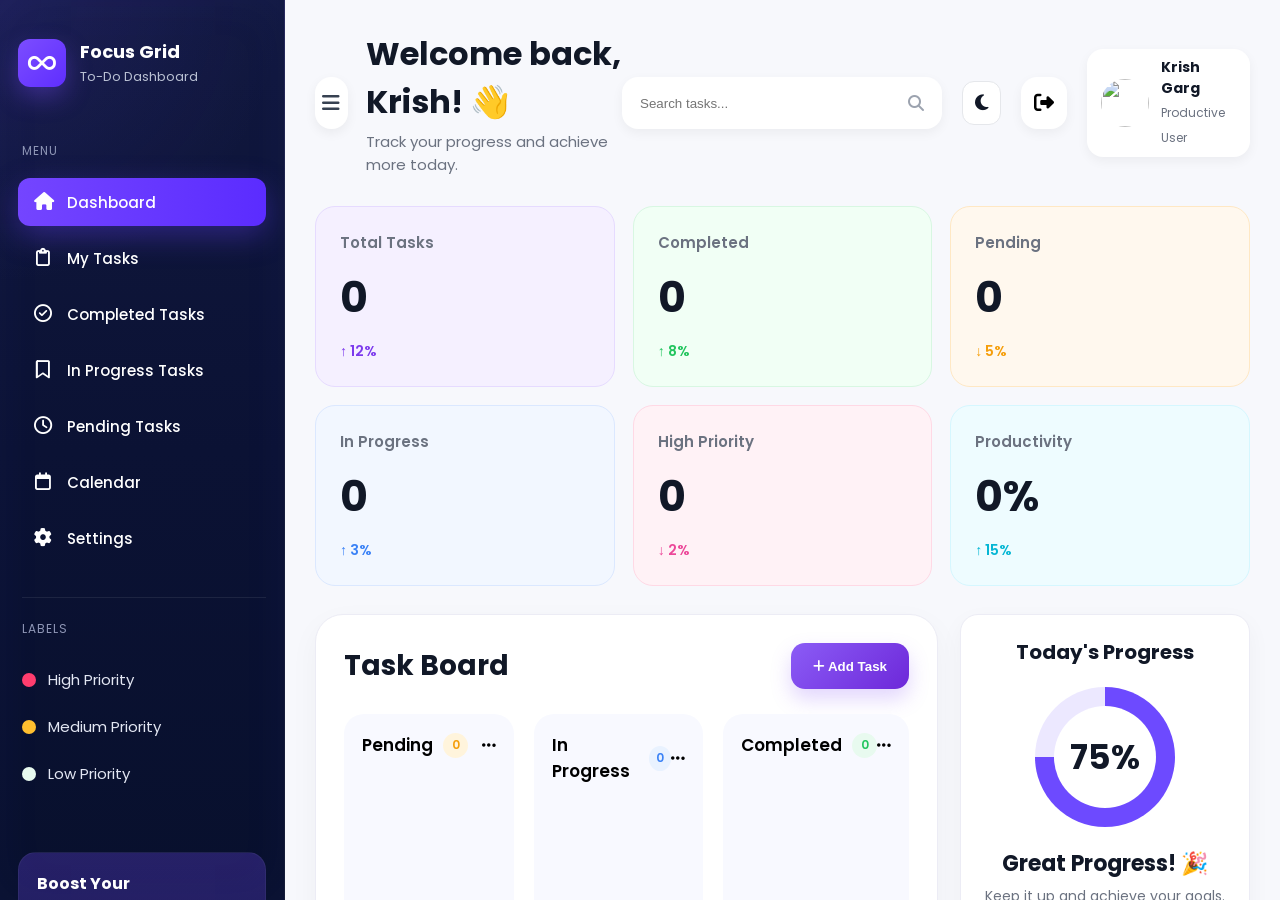
==== commit 1641c7d9: "Add files via upload" ====
--- a/dashboard.html
+++ b/dashboard.html
@@ -4,7 +4,7 @@
 <head>
     <meta charset="UTF-8">
     <meta name="viewport" content="width=device-width, initial-scale=1.0">
-    <title>CSS Grid Layout Example</title>
+    <title>Focus Grid - Your Task Manager </title>
     <!-- Google Font -->
     <link href="https://fonts.googleapis.com/css2?family=Poppins:wght@300;400;500;600;700&display=swap"
         rel="stylesheet">
--- a/style.css
+++ b/style.css
@@ -20,37 +20,62 @@
 
 @import url('https://fonts.googleapis.com/css2?family=Inter:wght@400;500;600;700&display=swap');
 
+/* SIDEBAR */
+
 .sidebar {
     width: 285px;
     min-width: 285px;
-    min-height: 100vh;
-    transition:
-        transform .35s ease,
-        opacity .35s ease;
+    height: 100vh !important; 
+    max-height: 100vh !important;
+    position: fixed;
+    left: 0;
+    top: 0;
+    z-index: 100;
+    display: block !important;
+    overflow-y: scroll !important; 
+    overflow-x: hidden !important;
+    transition: transform .35s ease, opacity .35s ease;
     transform: translateX(0);
     background:
-        radial-gradient(circle at top left,
-            rgba(112, 81, 255, .12),
-            transparent 30%),
-        linear-gradient(180deg,
-            #11183f 0%,
-            #0b1234 50%,
-            #08102d 100%);
+        radial-gradient(circle at top left, rgba(112, 81, 255, .12), transparent 30%),
+        linear-gradient(180deg, #11183f 0%, #0b1234 50%, #08102d 100%);
     color: #fff;
     padding: 18px;
-    display: flex;
-    flex-direction: column;
-    justify-content: space-between;
     border-right: 1px solid rgba(255, 255, 255, .05);
     box-shadow: inset 0 0 50px rgba(106, 90, 255, .05);
+}
+
+.sidebar::-webkit-scrollbar {
+    width: 6px !important; 
+    display: block !important;
+}
+
+.sidebar::-webkit-scrollbar-track {
+    background: rgba(255, 255, 255, 0.03) !important; 
+    border-radius: 10px;
+}
+
+.sidebar::-webkit-scrollbar-thumb {
+    background: rgba(255, 255, 255, 0.15) !important; 
+    border-radius: 10px !important;
+    transition: background 0.3s ease !important;
+}
+
+.sidebar::-webkit-scrollbar-thumb:hover {
+    background: rgba(255, 255, 255, 0.35) !important;
+}
+
+@supports (-moz-appearance: none) {
+    .sidebar {
+        scrollbar-width: thin !important;
+        scrollbar-color: rgba(255, 255, 255, 0.15) rgba(255, 255, 255, 0.03) !important;
+    }
 }
 
 .sidebar.hidden {
     transform: translateX(-100%);
     opacity: 0;
-    position: absolute;
-    left: 0;
-    top: 0;
+    margin-left:-280px;
 }
 
 .logo {
@@ -267,6 +292,9 @@
 
 .main-content {
     flex: 1;
+    margin-left: 285px;
+    height: 100vh; 
+    overflow-y: auto;
     padding: 30px;
     background: #f7f8fc;
     transition: all .35s ease;
@@ -1455,16 +1483,14 @@
 }
 
 .sidebar{
-    position:fixed;
-    top:0;
-    left:-300px;
-
-    width:280px;
-    height:100vh;
-
-    z-index:9999;
-    transition:.35s ease;
-    overflow-y:auto;
+position: fixed;
+        top: 0;
+        left: 0;
+        height: 100vh;
+        z-index: 9999;
+        margin-left: 0;
+        transform: translateX(0);
+        overflow-y: auto;
 }
 
 .sidebar.show{
@@ -1620,11 +1646,12 @@
 @media (max-width:400px){
 
 .welcome h1{
-    font-size:18px;
+    font-size:16px;
 }
 
 .welcome p{
     font-size:12px;
+    display:none;
 }
 
     .profile{
